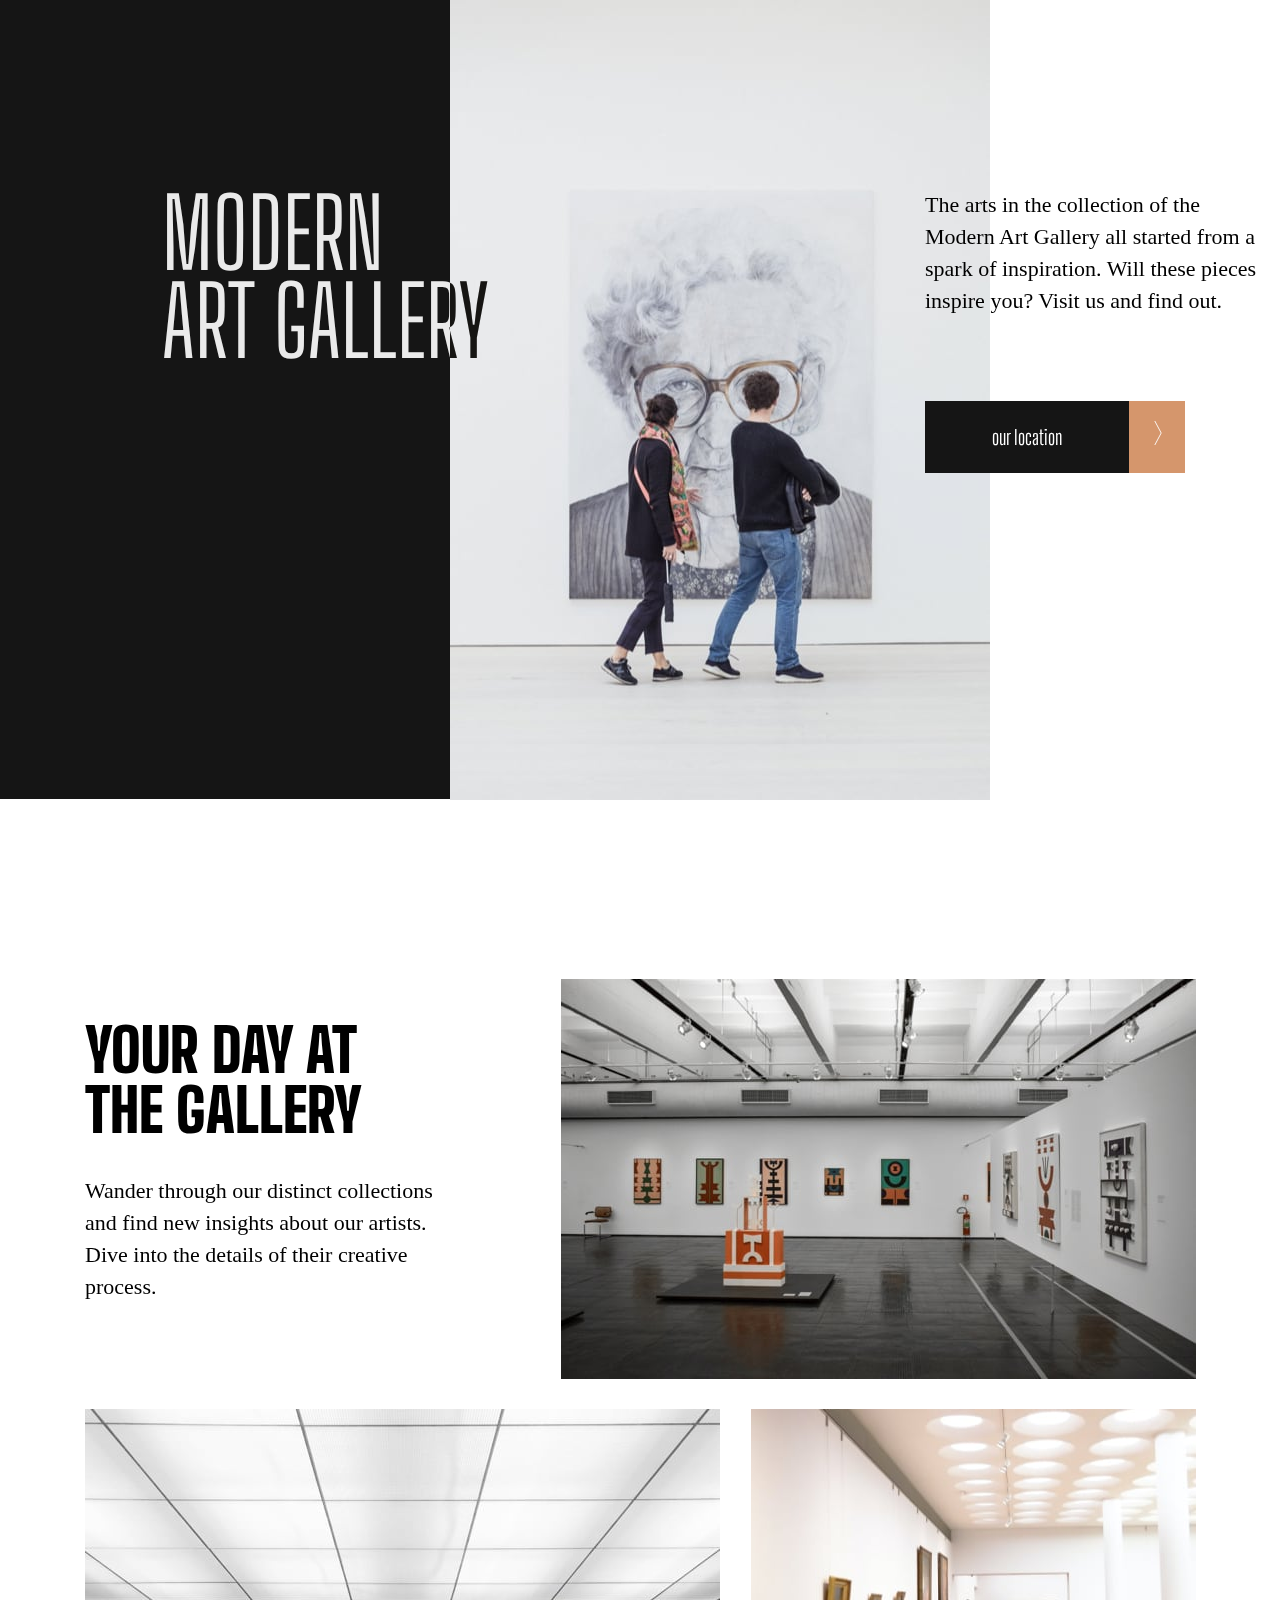
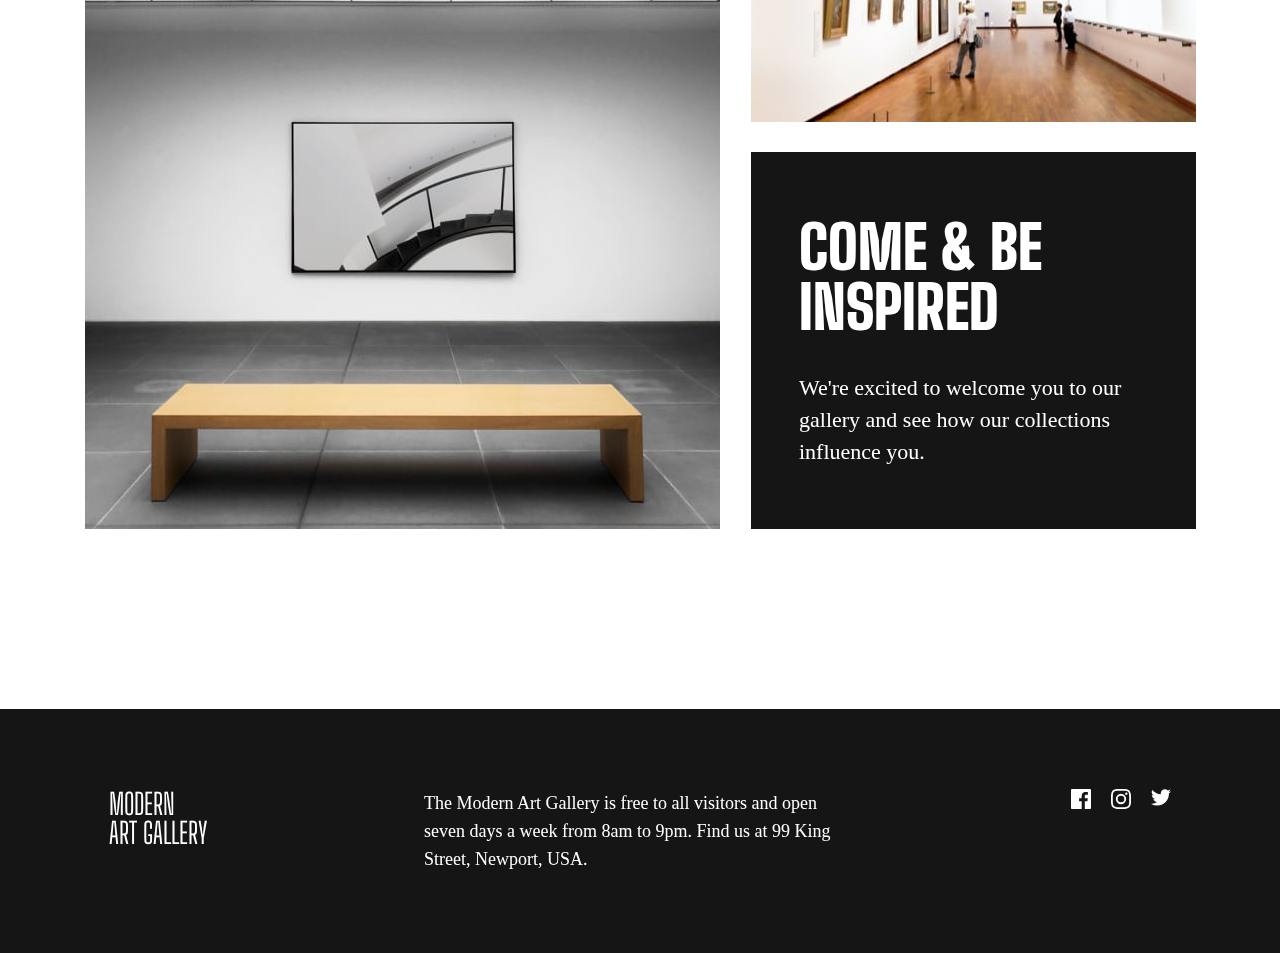
==== src/index.html @ 1597ad74 "Created a responsive page, with desktop, tablet and mobile layouts." ====
<html lang="en">
  <head>
    <meta charset="UTF-8" />
    <meta name="viewport" content="width=device-width, initial-scale=1.0" />
    <title>Github user search</title>
    <link rel="stylesheet" href="reset.css" />
    <link rel="stylesheet" href="style.css" />
    <link rel="preconnect" href="https://fonts.googleapis.com" />
    <link rel="preconnect" href="https://fonts.gstatic.com" crossorigin />
    <link
      href="https://fonts.googleapis.com/css2?family=Big+Shoulders+Display:wght@900&display=swap"
      rel="stylesheet"
    />
  </head>
  <body>
    <div class="main__gallery">
      <h1 class="main__gallery--title">MODERN <br />ART GALLERY</h1>
      <picture class="main__gallery--image">
        <source media="(max-width: 798px)" srcset="./images/mobile/image-hero.jpg" />
        <source media="(max-width: 820px)" srcset="./images/tablet/image-hero.jpg" />
        <img src="./images/desktop/image-hero.jpg" alt="" />
      </picture>
      <div class="main__gallery__content">
        <p class="main__gallery__content--text">
          The arts in the collection of the Modern Art Gallery all started from
          a spark of inspiration. Will these pieces inspire you? Visit us and
          find out.
        </p>
        <div class="main__gallery__button">
          <button class="button main__gallery--button">our location</button>
          <img
            class="main__gallery__button--image"
            src="./images/icon-arrow-right.svg"
            alt=""
          />
        </div>
      </div>
    </div>
    <div class="second__gallery">
      <div class="grid--1 second__gallery__main__article">
        <h1 class="second__gallery__main__article--title">
          YOUR DAY AT THE GALLERY
        </h1>
        <p class="second__gallery__main__article--content">
          Wander through our distinct collections and find new insights
          about our artists. Dive into the details of their creative
          process.
        </p>
      </div>
      <picture class="grid--2 second__gallery--image">
        <source media="(max-width: 798px)" srcset="./images/mobile/image-grid-1.jpg" />
        <source media="(max-width: 820px)" srcset="./images/tablet/image-grid-1.jpg" />
        <img src="./images/desktop/image-grid-1.jpg" alt="" />
      </picture>
      <picture class="grid--3 second__gallery--image">
        <source media="(max-width: 798px)" srcset="./images/mobile/image-grid-2.jpg" />
        <source media="(max-width: 820px)" srcset="./images/tablet/image-grid-2.jpg" />
        <img src="./images/desktop/image-grid-2.jpg" alt="" />
      </picture>
      <picture class="grid--4 second__gallery--image">
        <source media="(max-width: 798px)" srcset="./images/mobile/image-grid-3.jpg" />
        <source media="(max-width: 820px)" srcset="./images/tablet/image-grid-3.jpg" />
        <img src="./images/desktop/image-grid-3.jpg" alt="" />
      </picture>
      <div class="grid--5 second__gallery__second__article">
        <h1 class="second__gallery__second__article--title">
          COME & BE INSPIRED
        </h1>
        <p class="second__gallery__second__article--content">
          We're excited to welcome you to our gallery and see how our
          collections influence you.
        </p>
      </div>
    </div>
    <footer class="footer">
      <div class="footer__content">
        <h2 class="footer__content__info--title">MODERN <br>ART GALLERY</h2>
        <p class="footer__content__info--text">The Modern Art Gallery is free to all visitors and open seven days a week from 8am to 9pm. Find us at 99 King Street, Newport, USA.</p>
        <ul class="footer__content__institutional">
          <li class="footer__content__institutional--facebook"><img src="./images/icon-facebook.svg" alt=""></li>
          <li class="footer__content__institutional--instagram"><img src="./images/icon-instagram.svg" alt=""></li>
          <li class="footer__content__institutional--twitter"><img src="./images/icon-twitter.svg" alt=""></li>
        </ul>
      </div>
    </footer>
  </body>
</html>
---- src/style.css ----
:root {
  --almost-black: #151515;
  --white: #ffffff;
  --gold: #d5966c;
}

.main__gallery {
  max-width: 1275px;
  display: grid;
  grid-template-areas: ".... image image article"
                       "title image image article"
                       ".... image image article";
  grid-template-columns: 28.125rem 16.875rem 16.875rem 17.8125rem;
  grid-template-rows: 11.8125rem 18.5rem 19.625rem;
  background-color: var(--almost-black);
}

.main__gallery__content {
  grid-area: article;
  display: grid;
  grid-template-areas: "...."
                       "text"
                       "button"
                       "....";
  grid-template-rows: 11.8125rem 9.25rem 9.25rem 19.625rem;
  background-color: var(--white);
}

.main__gallery--title {
  grid-area: title;
  font-family: "Big Shoulders Display";
  color: var(--white);
  margin-left: 10.1025rem;
  mix-blend-mode: difference;
  font-size: 96px;
  line-height: 88px;
  width: 32.125rem;
}

.main__gallery--image {
  grid-area: image;
}

.main__gallery__content--text {
  grid-area: text;
  font-family: "outfit";
  font-size: 22px;
  line-height: 32px;
  width: 21.875rem;
  margin-left: -4.0625rem;
}

.button {
  font-family: "Big Shoulders Display";
  font-size: 20px;
  height: 100%;
  width: 12.75rem;
  cursor: pointer;
  background-color: var(--almost-black);
  color: var(--white);
  border: none;
}

.main__gallery__button {
  grid-area: button;
  margin-top: 4rem;
  margin-left: -4.0625rem;
  width: 16.25rem;
  height: 4.5rem;
  background-color: var(--gold);
}

.main__gallery__button--image {
  width: 8px;
  height: 24px;
  margin-left: 1.3rem;
}

.second__gallery {
  max-width: 69.375rem;
  max-height: 71.875rem;
  margin: 11.25rem auto;
  display: grid;
  grid-template-areas:
    "article--1 image--1 image--1"
    "image--2 image--2 image--3"
    "image--2 image--2 article--2";
  grid-gap: 30px;
}

.grid--1 {
  margin-top: 2.5625rem;
  grid-area: article--1;
  width: 21.875rem;
  height: 17.5rem;
}

.second__gallery__main__article--title {
  font-family: "Big Shoulders Display";
  font-size: 60px;
  line-height: 60px;
  font-weight: 900;
}

.second__gallery__main__article--content {
  font-family: "outfit";
  font-size: 22px;
  line-height: 32px;
  font-weight: 300;
  margin-top: 2.1875rem;
}

.grid--2 {
  grid-area: image--1;
  width: calc(100% - 3rem);
  height: 25rem;
  margin-left: 6rem;
}

.grid--3 {
  grid-area: image--2;
  width: 39.6875rem;
  height: 45rem;
}

.grid--4 {
  grid-area: image--3;
  width: 27.8125rem;
  height: 19.5625rem;
}

.grid--5 {
  grid-area: article--2;
  width: 27.8125rem;
  height: 23.5625rem;
  background-color: var(--almost-black);
}

.second__gallery__second__article--title {
  font-family: "Big Shoulders Display";
  font-size: 60px;
  line-height: 60px;
  font-weight: 900;
  color: var(--white);
  margin-top: 4.0625rem;
  margin-left: 3rem;
}

.second__gallery__second__article--content {
  font-family: "outfit";
  font-size: 22px;
  line-height: 32px;
  font-weight: 300;
  margin-top: 2.1875rem;
  margin-left: 3rem;
  color: var(--white);
  width: 21.875rem; 
}

.footer {
  height: 15.25rem;
  background-color: var(--almost-black);
}

.footer__content {
  display: flex;
  justify-content: space-around;
  color: var(--white);
}

.footer__content__info--title {
  font-family: "Big Shoulders Display";
  font-size: 29px;
  margin-top: 5rem;
}

.footer__content__info--text {
  font-family: "outfit";
  font-size: 18px;
  line-height: 28px;
  margin-top: 5rem;
  width: 26.875rem;
}

.footer__content__institutional {
  display: flex;
  flex-direction: row;
  margin-top: 5rem;
}

.footer__content__institutional--instagram {
  margin-left: 1.25rem;
}

.footer__content__institutional--twitter {
  margin-left: 1.25rem;
}

@media screen and (max-width: 820px) and (min-width: 768px) {
  .main__gallery {
    max-width: 45.5rem;
    display: grid;
    grid-template-areas: "image ...."
    "image title"
    "image article"
    "image ....";
    grid-template-columns: 27.3125rem 18.1875rem;
    grid-template-rows: 9.0625rem 8.125rem 17.5rem 9.0625rem;
    background-color: var(--white);
  }

  .main__gallery--title {
    grid-area: title;
    font-family: "Big Shoulders Display";
    color: var(--white);
    mix-blend-mode: difference;
    margin-left: -3rem;
    font-size: 70px;
    line-height: 65px;
    width: 21.1875rem;
  }

  .main__gallery__content {
    grid-area: article;
    display: grid;
    grid-template-areas: "text"
                         "button";
    grid-template-rows: 9.25rem 9.25rem;
    margin-top: 3rem;
  }

  .main__gallery__content--text {
    grid-area: text;
    font-family: "outfit";
    font-size: 18px;
    line-height: 28px;
    width: 21.1875rem;
    margin-left: -3rem;
  }

  .main__gallery__button {
    grid-area: button;
    margin-top: 3rem;
    margin-left: -3rem;
    width: 16.25rem;
    height: 4.5rem;
  }

  .second__gallery {
    max-width: 43.0625rem;
    max-height: 70.6875rem;
    margin: 7.5rem auto;
    display: grid;
    grid-template-areas:
    "article--1 image--1 image--1"
    "image--2 image--2 image--3"
    "image--2 image--2 article--2";
    grid-gap: 30px;
    grid-gap: 0.6875rem;
  }

  .grid--1 {
    margin-top: 2.25rem;
    grid-area: article--1;
    width: 13.9375rem;
    height: 18.6875rem;
  }

  .second__gallery__main__article--title {
    font-family: "Big Shoulders Display";
    font-size: 50px;
    line-height: 45px;
    font-weight: 900;
  }

  .second__gallery__main__article--content {
    font-family: "outfit";
    font-size: 18px;
    line-height: 28px;
    font-weight: 300;
    margin-top: 2.1875rem;
  }

  .grid--2 {
    grid-area: image--1;
    height: 25rem;
    margin-left: 4rem;
  }

  .grid--3 {
    grid-area: image--2;
    width: 24.875rem;
    height: 45rem;
  }

  .grid--4 {
    grid-area: image--3;
    width: 17.5rem;
    height: 19.5625rem;
  }

  .grid--5 {
    grid-area: article--2;
    width: 17.5rem;
    height: 24.75rem;
    background-color: var(--almost-black);
  }
  .second__gallery__second__article--title {
    font-family: "Big Shoulders Display";
    font-size: 50px;
    line-height: 45px;
    font-weight: 900;
    color: var(--white);
    margin-top: 5.3125rem;
    margin-left: 1.8125rem;
  }

  .second__gallery__second__article--content {
    font-family: "outfit";
    font-size: 18px;
    line-height: 28px;
    font-weight: 300;
    margin-top: 1.5rem;
    margin-left: 1.8125rem;
    width: 13.9375rem;
  }

  .footer__content__info--text {
    font-family: "outfit";
    font-size: 18px;
    line-height: 28px;
    margin-top: 5rem;
    width: 17.5625rem;
  }
}

@media screen and (max-width: 768px) {
  .main__gallery {
    max-width: 100%;
    display: grid;
    grid-template-areas: "image"
    "title"
    "article";
    grid-template-columns: 23.4375rem;
    grid-template-rows: 15rem 6.875rem 13.5rem;
    grid-row-gap: 2rem;
    background-color: var(--white);
  }

  .main__gallery--title {
    grid-area: title;
    font-family: "Big Shoulders Display";
    color: var(--white);
    mix-blend-mode: difference;
    font-size: 60px;
    line-height: 55px;
    width: 21.1875rem;
    margin: auto 1rem;
  }

  .main__gallery__content {
    grid-area: article;
    display: grid;
    grid-template-areas: "text"
                         "button";
    grid-template-rows: 9.25rem 9.25rem;
  }

  .main__gallery__content--text {
    grid-area: text;
    font-family: "outfit";
    font-size: 18px;
    line-height: 28px;
    width: 21.1875rem;
    margin: auto 1rem;
  }

  .main__gallery__button {
    grid-area: button;
    margin-top: 3rem;
    width: 16.25rem;
    height: 4.5rem;
    margin: auto 1rem;
  }

  .second__gallery {
    max-width: 21.4375rem;
    max-height: 100.3105rem;
    margin: 7.5rem auto;
    display: grid;
    grid-template-areas:
    "image--1"
    "article--1"
    "image--2"
    "image--3"
    "article--2";
    grid-template-columns: 21.4375rem;
    grid-template-rows: 20rem 13.9375rem 30rem 12.5rem 18.3125rem;
    grid-gap: 0.6875rem;
  }

  .grid--1 {
    margin-top: 2.25rem;
    grid-area: article--1;
    width: 100%;
    height: 100%;
  }

  .second__gallery__main__article--title {
    font-family: "Big Shoulders Display";
    font-size: 50px;
    line-height: 45px;
    font-weight: 900;
  }

  .second__gallery__main__article--content {
    font-family: "outfit";
    font-size: 18px;
    line-height: 28px;
    font-weight: 300;
    margin-top: 0rem;
  }

  .grid--2 {
    grid-area: image--1;
    height: 100%;
    width: 100%;
    margin-left: 0rem;
  }

  .grid--3 {
    grid-area: image--2;
    height: 100%;
    width: 100%;
  }

  .grid--4 {
    grid-area: image--3;
    height: 100%;
    width: 100%;
  }

  .grid--5 {
    grid-area: article--2;
    height: 100%;
    width: 100%;
    background-color: var(--almost-black);
  }
  .second__gallery__second__article--title {
    font-family: "Big Shoulders Display";
    font-size: 50px;
    line-height: 45px;
    font-weight: 900;
    color: var(--white);
    margin-top: 3rem;
    margin-left: 1.8125rem;
  }

  .second__gallery__second__article--content {
    font-family: "outfit";
    font-size: 18px;
    line-height: 28px;
    font-weight: 300;
    margin-top: 1.5rem;
    margin-left: 1.8125rem;
    width: 13.9375rem;
  }

  .footer {
    height: 21rem;
  }

  .footer__content__info--title {
    margin-top: 3rem;
    font-size: 22px;
  }

  .footer__content__info--text {
    font-family: "outfit";
    font-size: 16px;
    line-height: 26px;
    margin-top: 3rem;
    width: 19.4325rem;
  }

  .footer__content__institutional {
    margin-top: 3rem;
    margin-bottom: 3rem;
      }

  .footer__content {
    height: 21rem;
    margin: 3rem 2rem;
    flex-direction: column;
  }
}
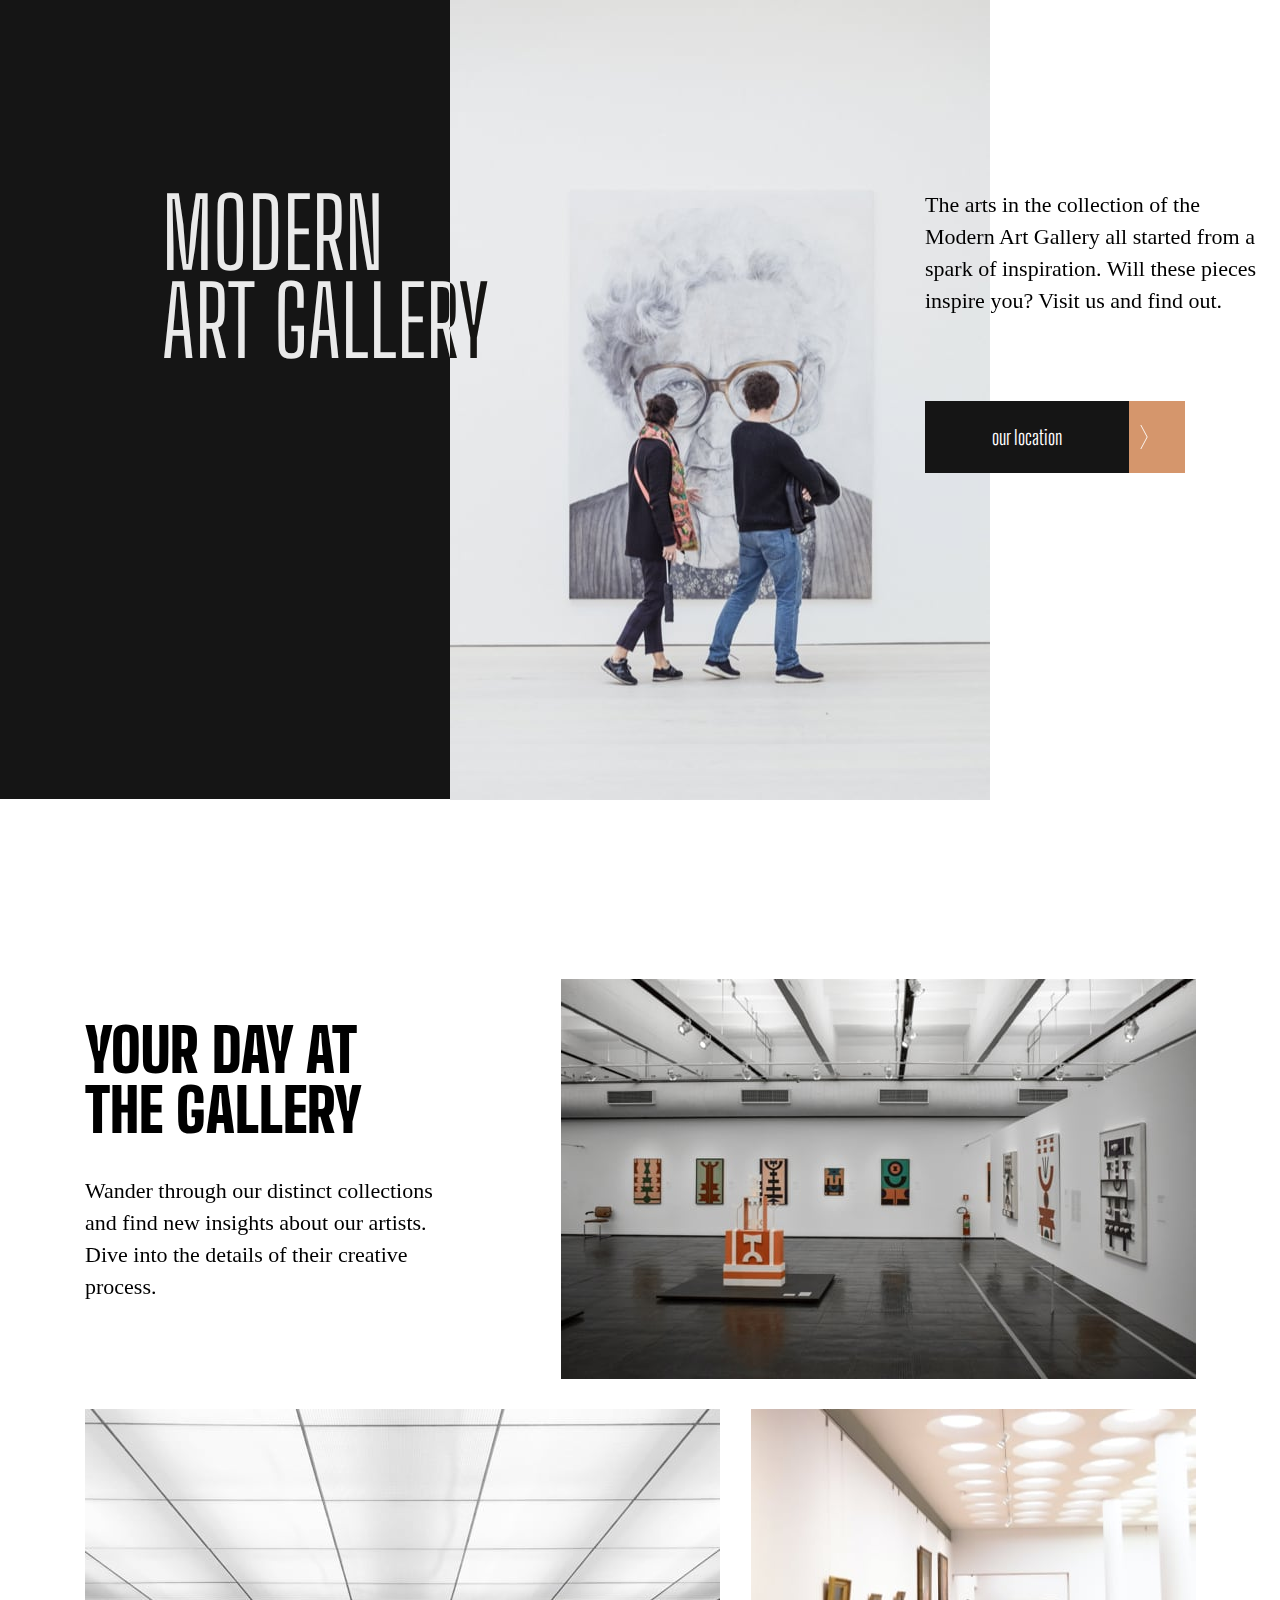
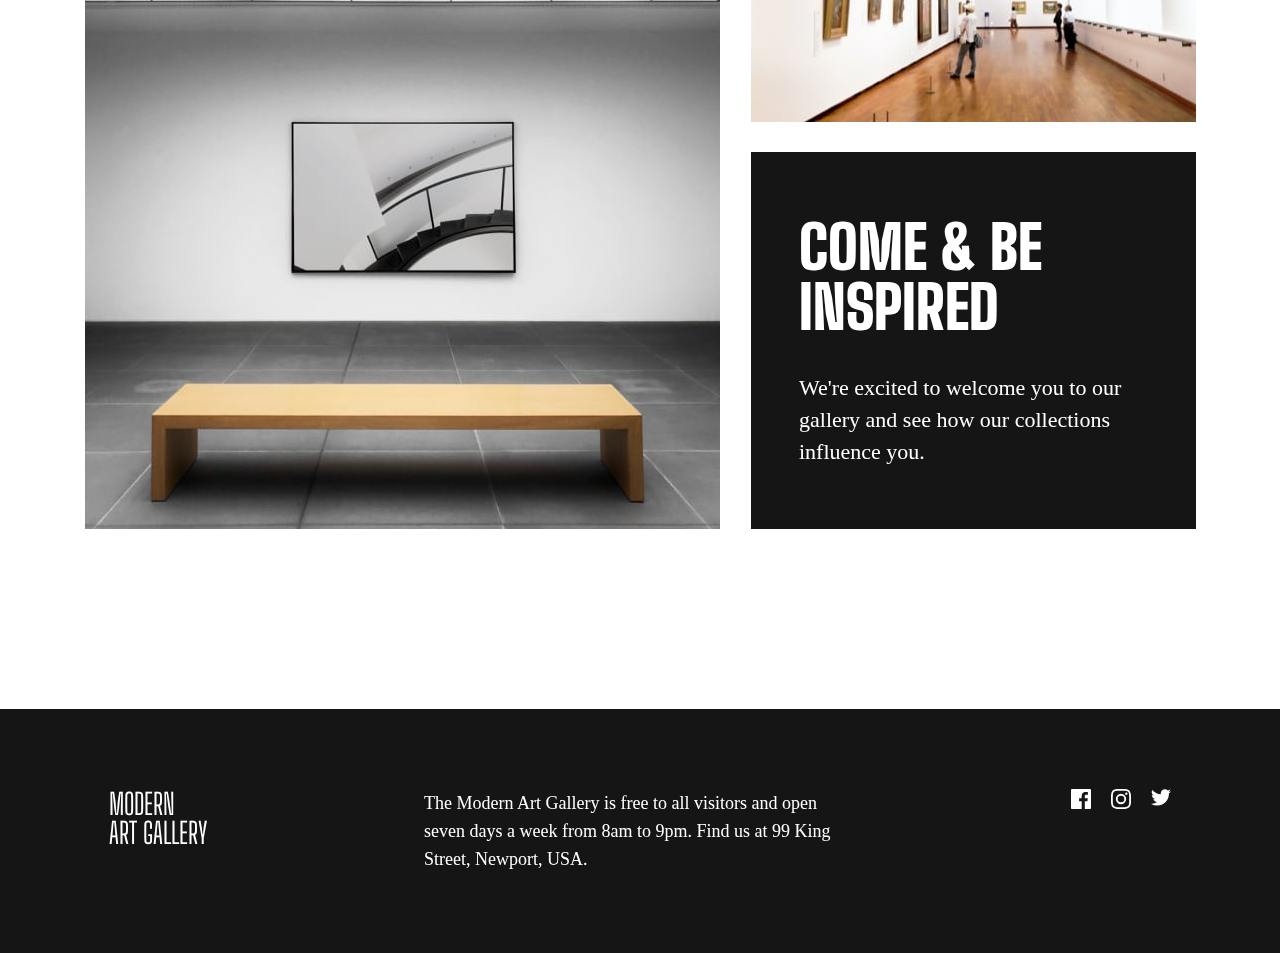
==== commit 87e89b8a: "created location page and responsive." ====
--- a/src/index.html
+++ b/src/index.html
@@ -16,8 +16,14 @@
     <div class="main__gallery">
       <h1 class="main__gallery--title">MODERN <br />ART GALLERY</h1>
       <picture class="main__gallery--image">
-        <source media="(max-width: 798px)" srcset="./images/mobile/image-hero.jpg" />
-        <source media="(max-width: 820px)" srcset="./images/tablet/image-hero.jpg" />
+        <source
+          media="(max-width: 798px)"
+          srcset="./images/mobile/image-hero.jpg"
+        />
+        <source
+          media="(max-width: 820px)"
+          srcset="./images/tablet/image-hero.jpg"
+        />
         <img src="./images/desktop/image-hero.jpg" alt="" />
       </picture>
       <div class="main__gallery__content">
@@ -27,12 +33,14 @@
           find out.
         </p>
         <div class="main__gallery__button">
-          <button class="button main__gallery--button">our location</button>
-          <img
-            class="main__gallery__button--image"
-            src="./images/icon-arrow-right.svg"
-            alt=""
-          />
+          <button onclick="window.location='location.html';" class="button main__gallery--button">
+            our location
+            <img
+              class="main__gallery__button--image"
+              src="./images/icon-arrow-right.svg"
+              alt=""
+            />
+          </button>
         </div>
       </div>
     </div>
@@ -42,24 +50,41 @@
           YOUR DAY AT THE GALLERY
         </h1>
         <p class="second__gallery__main__article--content">
-          Wander through our distinct collections and find new insights
-          about our artists. Dive into the details of their creative
-          process.
+          Wander through our distinct collections and find new insights about
+          our artists. Dive into the details of their creative process.
         </p>
       </div>
       <picture class="grid--2 second__gallery--image">
-        <source media="(max-width: 798px)" srcset="./images/mobile/image-grid-1.jpg" />
-        <source media="(max-width: 820px)" srcset="./images/tablet/image-grid-1.jpg" />
+        <source
+          media="(max-width: 798px)"
+          srcset="./images/mobile/image-grid-1.jpg"
+        />
+        <source
+          media="(max-width: 820px)"
+          srcset="./images/tablet/image-grid-1.jpg"
+        />
         <img src="./images/desktop/image-grid-1.jpg" alt="" />
       </picture>
       <picture class="grid--3 second__gallery--image">
-        <source media="(max-width: 798px)" srcset="./images/mobile/image-grid-2.jpg" />
-        <source media="(max-width: 820px)" srcset="./images/tablet/image-grid-2.jpg" />
+        <source
+          media="(max-width: 798px)"
+          srcset="./images/mobile/image-grid-2.jpg"
+        />
+        <source
+          media="(max-width: 820px)"
+          srcset="./images/tablet/image-grid-2.jpg"
+        />
         <img src="./images/desktop/image-grid-2.jpg" alt="" />
       </picture>
       <picture class="grid--4 second__gallery--image">
-        <source media="(max-width: 798px)" srcset="./images/mobile/image-grid-3.jpg" />
-        <source media="(max-width: 820px)" srcset="./images/tablet/image-grid-3.jpg" />
+        <source
+          media="(max-width: 798px)"
+          srcset="./images/mobile/image-grid-3.jpg"
+        />
+        <source
+          media="(max-width: 820px)"
+          srcset="./images/tablet/image-grid-3.jpg"
+        />
         <img src="./images/desktop/image-grid-3.jpg" alt="" />
       </picture>
       <div class="grid--5 second__gallery__second__article">
@@ -74,12 +99,21 @@
     </div>
     <footer class="footer">
       <div class="footer__content">
-        <h2 class="footer__content__info--title">MODERN <br>ART GALLERY</h2>
-        <p class="footer__content__info--text">The Modern Art Gallery is free to all visitors and open seven days a week from 8am to 9pm. Find us at 99 King Street, Newport, USA.</p>
+        <h2 class="footer__content__info--title">MODERN <br />ART GALLERY</h2>
+        <p class="footer__content__info--text">
+          The Modern Art Gallery is free to all visitors and open seven days a
+          week from 8am to 9pm. Find us at 99 King Street, Newport, USA.
+        </p>
         <ul class="footer__content__institutional">
-          <li class="footer__content__institutional--facebook"><img src="./images/icon-facebook.svg" alt=""></li>
-          <li class="footer__content__institutional--instagram"><img src="./images/icon-instagram.svg" alt=""></li>
-          <li class="footer__content__institutional--twitter"><img src="./images/icon-twitter.svg" alt=""></li>
+          <li class="footer__content__institutional--facebook">
+            <img src="./images/icon-facebook.svg" alt="" />
+          </li>
+          <li class="footer__content__institutional--instagram">
+            <img src="./images/icon-instagram.svg" alt="" />
+          </li>
+          <li class="footer__content__institutional--twitter">
+            <img src="./images/icon-twitter.svg" alt="" />
+          </li>
         </ul>
       </div>
     </footer>
--- a/src/style.css
+++ b/src/style.css
@@ -1,5 +1,5 @@
 :root {
-  --almost-black: #151515;
+  --black: #151515;
   --white: #ffffff;
   --gold: #d5966c;
 }
@@ -12,7 +12,7 @@
                        ".... image image article";
   grid-template-columns: 28.125rem 16.875rem 16.875rem 17.8125rem;
   grid-template-rows: 11.8125rem 18.5rem 19.625rem;
-  background-color: var(--almost-black);
+  background-color: var(--black);
 }
 
 .main__gallery__content {
@@ -56,9 +56,10 @@
   height: 100%;
   width: 12.75rem;
   cursor: pointer;
-  background-color: var(--almost-black);
+  background-color: var(--black);
   color: var(--white);
   border: none;
+  position: relative;
 }
 
 .main__gallery__button {
@@ -73,7 +74,8 @@
 .main__gallery__button--image {
   width: 8px;
   height: 24px;
-  margin-left: 1.3rem;
+  margin-left: 4.9rem;
+  position: absolute;
 }
 
 .second__gallery {
@@ -133,7 +135,7 @@
   grid-area: article--2;
   width: 27.8125rem;
   height: 23.5625rem;
-  background-color: var(--almost-black);
+  background-color: var(--black);
 }
 
 .second__gallery__second__article--title {
@@ -159,7 +161,7 @@
 
 .footer {
   height: 15.25rem;
-  background-color: var(--almost-black);
+  background-color: var(--black);
 }
 
 .footer__content {
@@ -303,7 +305,7 @@
     grid-area: article--2;
     width: 17.5rem;
     height: 24.75rem;
-    background-color: var(--almost-black);
+    background-color: var(--black);
   }
   .second__gallery__second__article--title {
     font-family: "Big Shoulders Display";
@@ -444,7 +446,7 @@
     grid-area: article--2;
     height: 100%;
     width: 100%;
-    background-color: var(--almost-black);
+    background-color: var(--black);
   }
   .second__gallery__second__article--title {
     font-family: "Big Shoulders Display";
